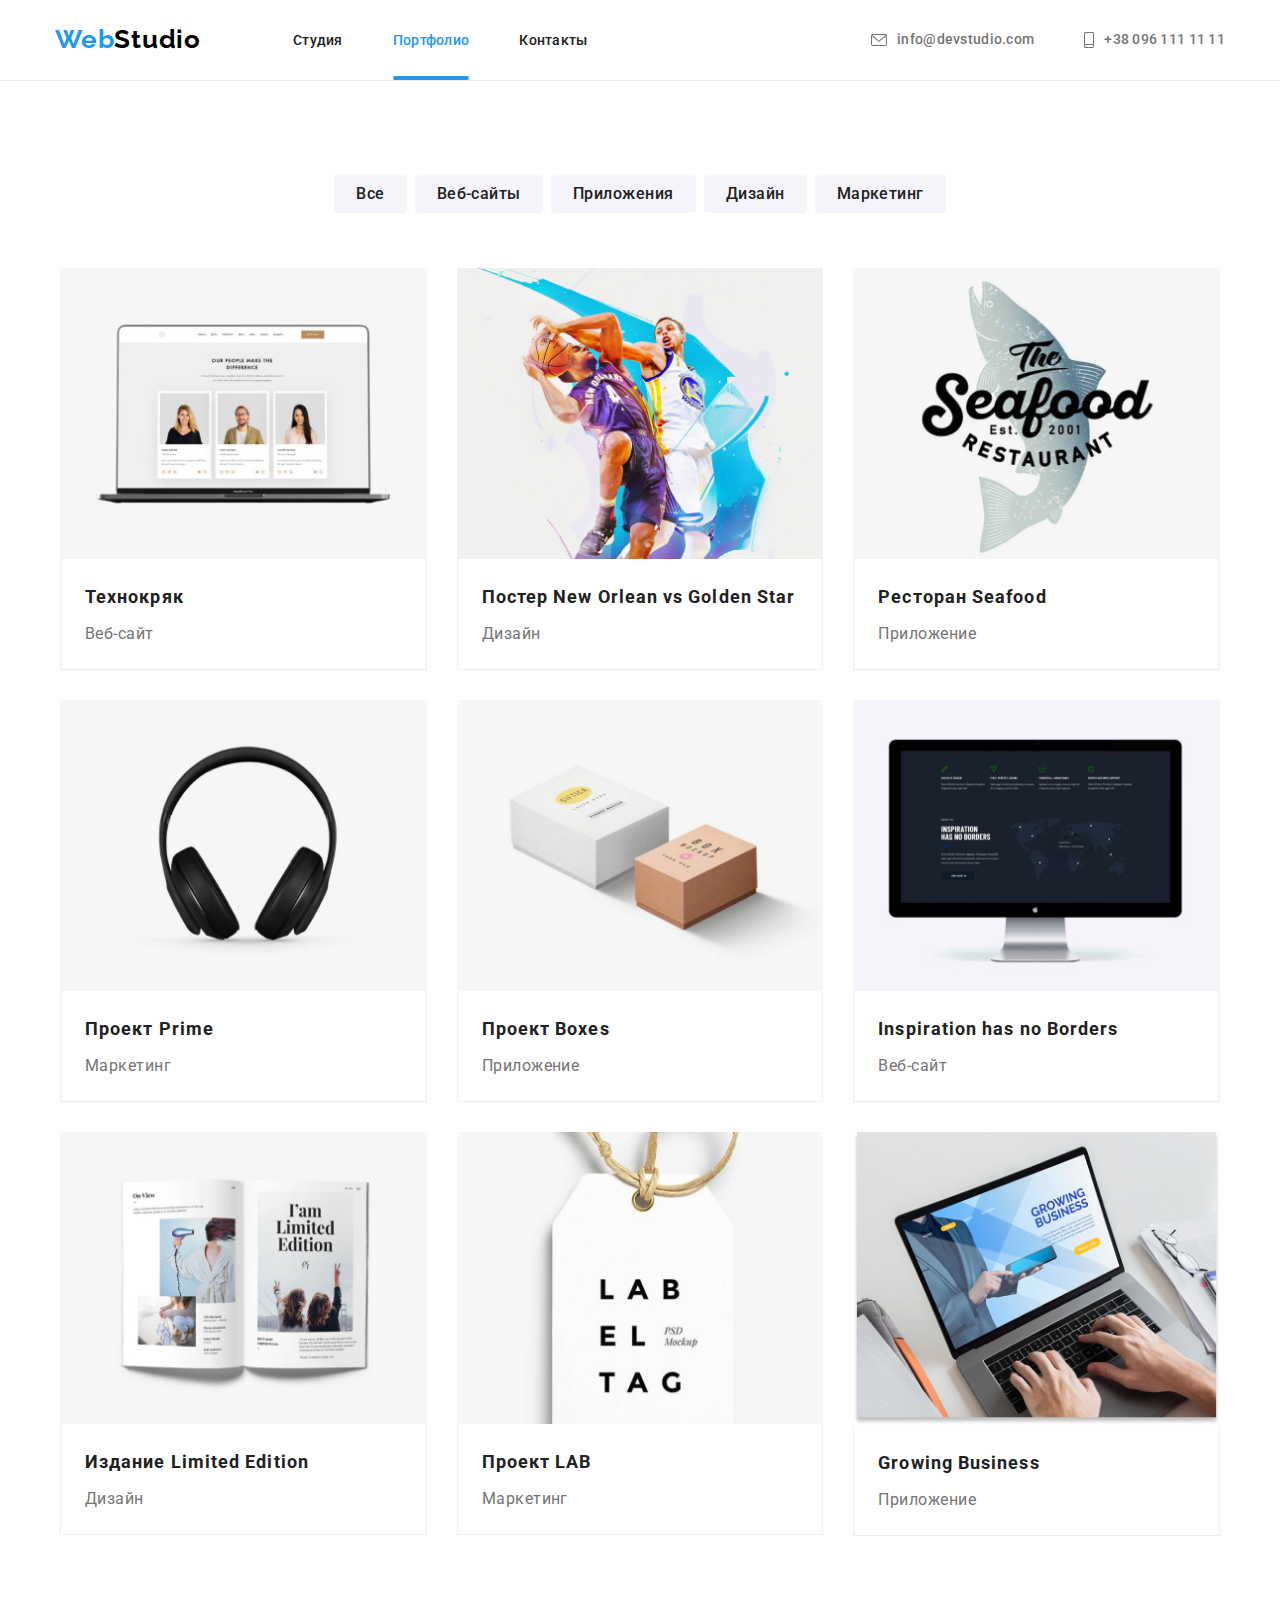
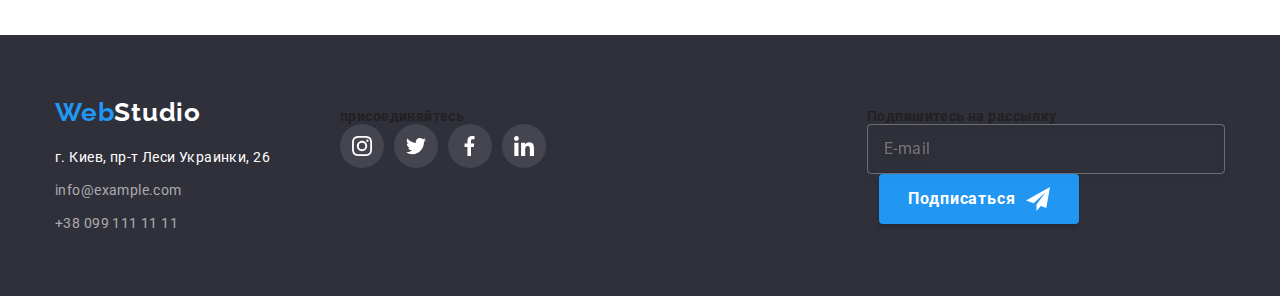
==== portfolio.html @ 11d99875 "Initial commit" ====
<!DOCTYPE html>
<html lang="en">

<head>
  <meta charset="UTF-8" />
  <meta http-equiv="X-UA-Compatible" content="IE=edge" />
  <meta name="viewport" content="width=device-width, initial-scale=1.0" />
  <title>Document</title>
  <link rel="preconnect" href="https://fonts.googleapis.com" />
  <link rel="preconnect" href="https://fonts.gstatic.com" crossorigin />
  <link href="https://fonts.googleapis.com/css2?family=Raleway:wght@700&family=Roboto:wght@400;500;700;900&display=swap"
    rel="stylesheet" />
  <link rel="stylesheet" href="https://cdn.jsdelivr.net/npm/modern-normalize@1.1.0/modern-normalize.min.css" />
  <link rel="stylesheet" href="./css/styles.css" />
</head>

<body>
  <!--Header-->
  <header class="header">
    <div class="container header-container">
      <nav class="nav-header">
        <a class="logo link" href="./index.html">Web<span class="logo-dark">Studio</span></a>
        <ul class="nav-list list">
          <li class="header-list-item">
            <a class="nav-link link" href="./index.html">Студия</a>
          </li>
          <li class="header-list-item">
            <a class="nav-link link nav-link-active" href="./portfolio.html">Портфолио</a>
          </li>
          <li class="header-list-item">
            <a class="nav-link link" href="#">Контакты</a>
          </li>
        </ul>
      </nav>
      <ul class="contacts-list list">
        <li class="header-contact-item">
          <a class="contacts-link link" href="mailto:info@devstudio.com">
            <svg class="icon-envelope" width="16" height="12">
              <use href="./images/symbol-defs.svg#icon-envelope"></use>
            </svg>
            info@devstudio.com</a>
        </li>
        <li class="header-contact-item">
          <a class="contacts-link link" href="tel:+380961111111">
            <svg class="icon-smartphone" width="10" height="16">
              <use href="./images/symbol-defs.svg#icon-smartphone"></use>
            </svg>
            +38 096 111 11 11</a>
        </li>
      </ul>
    </div>
  </header>
  <!--Main-->
  <main>
    <section class="filter-list">
      <div class="container container-filter">
        <h1 class="hidden-title">Портфолио</h1>
        <ul class="nav-list-portfolio list">
          <li class="nav-list-item">
            <button type="button" class="filter-btn btn">Все</button>
          </li>
          <li class="nav-list-item">
            <button type="button" class="filter-btn btn">Веб-сайты</button>
          </li>
          <li class="nav-list-item">
            <button type="button" class="filter-btn btn">Приложения</button>
          </li>
          <li class="nav-list-item">
            <button type="button" class="filter-btn btn">Дизайн</button>
          </li>
          <li class="nav-list-item">
            <button type="button" class="filter-btn btn">Маркетинг</button>
          </li>
        </ul>
        <ul class="example-list list">
          <li class="example-list-item">
            <a class="example-link link" href="#" target="_blank" rel="noopener nofollow noreferrer">
              <div class="example-overlay">
                <img src="./images/project1.jpg" alt="Technoquack " width="370" />
                <div class="example-overlay-txt">
                  <p class="example-desc">
                    Ресурс предлагает комплексные предложения с разным уровнем
                    функционала и сервисов. Все это позволит посетителю
                    получить исчерпывающие сведения о компании или частном
                    лице.
                  </p>
                </div>
              </div>
              <div class="example-text">
                <h2 class="apps-title">Технокряк</h2>
                <p class="apps-txt">Веб-сайт</p>
              </div>
            </a>
          </li>
          <li class="example-list-item">
            <a class="example-link link" href="" target="_blank" rel="noopener nofollow noreferrer">
              <div class="example-overlay">
                <img src="./images/project2.jpg" alt="Poster New Orlean vs Golden Star" width="370" />
                <div class="example-overlay-txt">
                  <p class="example-desc">
                    Ресурс предлагает комплексные предложения с разным уровнем
                    функционала и сервисов. Все это позволит посетителю
                    получить исчерпывающие сведения о компании или частном
                    лице.
                  </p>
                </div>
              </div>
              <div class="example-text">
                <h2 class="apps-title">Постер New Orlean vs Golden Star</h2>
                <p class="apps-txt">Дизайн</p>
              </div>
            </a>
          </li>
          <li class="example-list-item">
            <a class="example-link link" href="" target="_blank" rel="noopener nofollow noreferrer">
              <div class="example-overlay">
                <img src="./images/project3.jpg" alt="Restaurant Seafood" width="370" />
                <div class="example-overlay-txt">
                  <p class="example-desc">
                    Ресурс предлагает комплексные предложения с разным уровнем
                    функционала и сервисов. Все это позволит посетителю
                    получить исчерпывающие сведения о компании или частном
                    лице.
                  </p>
                </div>
              </div>
              <div class="example-text">
                <h2 class="apps-title">Ресторан Seafood</h2>
                <p class="apps-txt">Приложение</p>
              </div>
            </a>
          </li>
          <li class="example-list-item">
            <a class="example-link link" href="" target="_blank" rel="noopener nofollow noreferrer">
              <div class="example-overlay">
                <img src="./images/project4.jpg" alt="Project Prime" width="370" />
                <div class="example-overlay-txt">
                  <p class="example-desc">
                    Ресурс предлагает комплексные предложения с разным уровнем
                    функционала и сервисов. Все это позволит посетителю
                    получить исчерпывающие сведения о компании или частном
                    лице.
                  </p>
                </div>
              </div>
              <div class="example-text">
                <h2 class="apps-title">Проект Prime</h2>
                <p class="apps-txt">Маркетинг</p>
              </div>
            </a>
          </li>
          <li class="example-list-item">
            <a class="example-link link" href="" target="_blank" rel="noopener nofollow noreferrer">
              <div class="example-overlay">
                <img src="./images/project5.jpg" alt="Project Boxes" width="370" />
                <div class="example-overlay-txt">
                  <p class="example-desc">
                    Ресурс предлагает комплексные предложения с разным уровнем
                    функционала и сервисов. Все это позволит посетителю
                    получить исчерпывающие сведения о компании или частном
                    лице.
                  </p>
                </div>
              </div>
              <div class="example-text">
                <h2 class="apps-title">Проект Boxes</h2>
                <p class="apps-txt">Приложение</p>
              </div>
            </a>
          </li>
          <li class="example-list-item">
            <a class="example-link link" href="" target="_blank" rel="noopener nofollow noreferrer">
              <div class="example-overlay">
                <img src="./images/project6.jpg" alt="Inspiration has no Borders" width="370" />
                <div class="example-overlay-txt">
                  <p class="example-desc">
                    Ресурс предлагает комплексные предложения с разным уровнем
                    функционала и сервисов. Все это позволит посетителю
                    получить исчерпывающие сведения о компании или частном
                    лице.
                  </p>
                </div>
              </div>
              <div class="example-text">
                <h2 class="apps-title">Inspiration has no Borders</h2>
                <p class="apps-txt">Веб-сайт</p>
              </div>
            </a>
          </li>
          <li class="example-list-item">
            <a class="example-link link" href="" target="_blank" rel="noopener nofollow noreferrer">
              <div class="example-overlay">
                <img src="./images/project7.jpg" alt="Edition Limited Edition" width="370" />
                <div class="example-overlay-txt">
                  <p class="example-desc">
                    Ресурс предлагает комплексные предложения с разным уровнем
                    функционала и сервисов. Все это позволит посетителю
                    получить исчерпывающие сведения о компании или частном
                    лице.
                  </p>
                </div>
              </div>
              <div class="example-text">
                <h2 class="apps-title">Издание Limited Edition</h2>
                <p class="apps-txt">Дизайн</p>
              </div>
            </a>
          </li>
          <li class="example-list-item">
            <a class="example-link link" href="" target="_blank" rel="noopener nofollow noreferrer">
              <div class="example-overlay">
                <img src="./images/project8.jpg" alt="Project LAB" width="370" />
                <div class="example-overlay-txt">
                  <p class="example-desc">
                    Ресурс предлагает комплексные предложения с разным уровнем
                    функционала и сервисов. Все это позволит посетителю
                    получить исчерпывающие сведения о компании или частном
                    лице.
                  </p>
                </div>
              </div>
              <div class="example-text">
                <h2 class="apps-title">Проект LAB</h2>
                <p class="apps-txt">Маркетинг</p>
              </div>
            </a>
          </li>
          <li class="example-list-item">
            <a class="example-link link" href="" target="_blank" rel="noopener nofollow noreferrer">
              <div class="example-overlay">
                <img src="./images/project9.jpg" alt="Growing Business" width="370" />
                <div class="example-overlay-txt">
                  <p class="example-desc">
                    Ресурс предлагает комплексные предложения с разным уровнем
                    функционала и сервисов. Все это позволит посетителю
                    получить исчерпывающие сведения о компании или частном
                    лице.
                  </p>
                </div>
              </div>
              <div class="example-text">
                <h2 class="apps-title">Growing Business</h2>
                <p class="apps-txt">Приложение</p>
              </div>
            </a>
          </li>
        </ul>
      </div>
    </section>
  </main>
  <!--Footer-->
  <footer class="footer">
    <div class="container">
      <div class="footer-nav">
        <a class="logo-footer link" href="./index.html">Web<span class="logo-light">Studio</span></a>
        <address>
          <ul class="contacts-footer-list list">
            <li class="contacts-footer-item">
              <a class="footer-nav-link link" href="https://goo.gl/maps/ErCyKZtS9x7sT5QV7" target="_blank"
                rel="noopener nofollow noreferrer">г. Киев, пр-т Леси Украинки, 26
              </a>
            </li>
            <li class="contacts-footer-item">
              <a class="footer-contacts-link link" href="mailto:info@example.com">info@example.com</a>
            </li>
            <li class="contacts-footer-item">
              <a class="footer-contacts-link link" href="tel:+380991111111">+38 099 111 11 11</a>
            </li>
          </ul>
        </address>
      </div>
      <div class="social-footer">
        <p class="footer-do"><strong>присоединяйтесь</strong></p>
        <ul class="social-footer-list list">
          <li class="social-footer-item item">
            <a class="social-footer-link" href="" target="_blank" rel="noopener nofollow noreferrer">
              <svg class="social-footer-icon" width="20" height="20">
                <use href="./images/symbol-defs.svg#icon-instagram"></use>
              </svg></a>
          </li>
          <li class="social-footer-item item">
            <a class="social-footer-link" href="" target="_blank" rel="noopener nofollow noreferrer">
              <svg class="social-footer-icon" width="20" height="20">
                <use href="./images/symbol-defs.svg#icon-twitter"></use>
              </svg></a>
          </li>
          <li class="social-footer-item item">
            <a class="social-footer-link" href="" target="_blank" rel="noopener nofollow noreferrer">
              <svg class="social-footer-icon" width="20" height="20">
                <use href="./images/symbol-defs.svg#icon-facebook"></use>
              </svg></a>
          </li>
          <li class="social-footer-item item">
            <a class="social-footer-link" href="" target="_blank" rel="noopener nofollow noreferrer">
              <svg class="social-footer-icon" width="20" height="20">
                <use href="./images/symbol-defs.svg#icon-linkedin"></use>
              </svg></a>
          </li>
        </ul>
      </div>
      <div class="footer-submit">
        <p class="footer-do"><strong>Подпишитесь на рассылку</strong></p>
        <form class="form-footer">
          <label>
            <input class="subscribe-submit" type="email" placeholder="E-mail" required>
          </label>
          <button class="btn-submit btn" type="submit">Подписаться
            <svg class="icon-submit" width="24" height="24">
              <use href="./images/symbol-defs.svg#icon-send"></use>
            </svg>
          </button>
        </form>
      </div>
    </div>
  </footer>
</body>

</html>
---- css/styles.css ----
:root {
    --primary-color: #2196F3;
    --secondary-color: #2F303A;
    --dark-color: #212121;
    --grey-color: #757575;
    --grey-txt-color: #AFB1B8;
    --light-color: #F5F4FA;
    --white-color: #ffffff;
    --blue-color: #188CE8;
    --primary-font: "Roboto", sans-serif;
    --secondary-font: "Raleway", sans-serif;
}

h1,
h2,
h3,
h4,
h5,
p {
    margin: 0;
}

img {
    display: block;
    max-width: 100%;
    height: auto;
}

body {
    background-color: var(--white-color);
    color: var(--dark-color);
    font-family: var(--primary-font);
    font-size: 14px;
    letter-spacing: 0.03em;
}

.container {
    width: 1200px;  
    padding-left: 15px;
    padding-right: 15px;
    margin: 0;
    margin-left: auto;
    margin-right: auto;
}

.title {
    margin-bottom: 50px;
    font-weight: 700;
    font-size: 36px;
    line-height: 1.16;
    text-align: center;
    letter-spacing: 0.03em;
    color: var(--dark-color);
}

.hidden-title {
    position: absolute;
    width: 1px;
    height: 1px;
    margin: -1px;
    border: 0;
    padding: 0;
    white-space: nowrap;
    clip-path: inset(100%);
    clip: rect(0 0 0 0);
    overflow: hidden;
}

.link {
    margin: 0;
    text-decoration: none;
    font-style: normal;
}

.list {
    margin: 0;
    padding: 0;
    list-style: none;
}

.btn {
    cursor: pointer;
}

.no-scroll {
    overflow: hidden;
}

/* Header section */

.header {
    border-bottom: 1px solid #ECECEC;
}

.nav-header {
    display: flex;
    align-items: center;
}

.logo {
    display: block;
    padding-top: 22px;
    padding-bottom: 22px;
    margin-right: 92px;
    font-family: var(--secondary-font);
    font-weight: 700;
    font-size: 26px;
    line-height: 1.38;
    letter-spacing: 0.03em;
    color: var(--primary-color);
}

.logo-dark {
    font-size: 26px;
    line-height: 1.38;
    letter-spacing: 0.03em;
    color: #000000;
}

.logo-light {
    color: var(--white-color);
}

.nav-list {
    display: flex;
    align-items: center;
}

.header-list-item:not(:last-child) {
    margin-right: 50px;
}

.nav-link {
    position: relative;
    padding: 32px 0;
    font-weight: 500;
    font-size: 14px;
    line-height: 1.14;
    letter-spacing: 0.02em;
    color: var(--dark-color);
    transition: color 250ms cubic-bezier(0.4, 0, 0.2, 1);
}

.nav-link-active {
    color: var(--primary-color);
}

.nav-link-active::after {
    position: absolute;
    content: '';
    bottom: 0;
    left: 0;
    border-radius: 2px;
    width: 100%;
    height: 4px;
    background-color: var(--primary-color);
}

.nav-link:hover,
.nav-link:focus{
    color: var(--primary-color);
}

.header-container {
    display: flex;
}

.contacts-list {
    display: flex;
    align-items: center;
    margin-left: auto
}

.header-contact-item:not(:last-child) {
    margin-right: 50px;
}

.contacts-link {
    padding: 32px 0;
    font-weight: 500;
    font-size: 14px;
    line-height: 1.14;
    display: flex;
    align-items: center;
    letter-spacing: 0.02em;
    color: var(--grey-color);
    transition: color 250ms cubic-bezier(0.4, 0, 0.2, 1);
}

.contacts-link:hover,
.contacts-link:focus {
    color: var(--primary-color);
}

.icon-envelope,
.icon-smartphone {
    margin-right: 10px;
    fill: currentColor;
}

/* Main section */

.banner-section {
    text-align: center;
    padding-top: 200px;
    padding-bottom: 200px;
    background-color: var(--secondary-color);
    background-image: linear-gradient(to right, rgba(47, 48, 58, 0.4), rgba(47, 48, 58, 0.4)), url(../images/banner-bg.jpg);
    max-width: 1600px;
    height: 600px;
    background-repeat: no-repeat;
    background-position: center;
    background-size: cover;
    margin-left: auto;
    margin-right: auto;
}


.banner-title {
    margin-bottom: 30px;
    font-weight: 900;
    font-size: 44px;
    line-height: 1.36;
    text-align: center;
    letter-spacing: 0.06em;
    text-transform: uppercase;
    color: var(--white-color);
}

.banner-btn {
    align-items: center;
    text-align: center;
    border-style: none;
    padding: 10px 32px;
    min-height: 50px;
    min-width: 200px;
    border: 0 solid;
    border-radius: 4px;
    font-family: inherit;
    background-color: var(--primary-color);
    font-weight: 700;
    font-size: 16px;
    line-height: 1.88;
    letter-spacing: 0.06em;
    color: var(--white-color);
    transition: background-color 250ms cubic-bezier(0.4, 0, 0.2, 1);
}

.banner-btn:hover,
.banner-btn:focus {
    background-color: var(--blue-color);
}

/* Feature section */

.feature-section {
    padding-bottom: 94px;
    padding-top: 94px;
}

.feature-list {
    display: flex;
}

.feature-item:not(:last-child) {
    margin-right: 30px;
}

.feature-icon-list {
    width: 270px;
    height: 120px;
    background-color: #F5F4FA;
    display: flex;
    align-items: center;
    justify-content: center;
    margin-bottom: 30px;
}

.feature-title {
    margin-bottom: 10px;
    font-weight: 700;
    font-size: 14px;
    line-height: 1.14;
    letter-spacing: 0.03em;
    text-transform: uppercase;
    color: var(--dark-color);
}

.feature-txt {
    width: 270px;
    font-weight: 400;
    font-size: 14px;
    line-height: 1.71;
    letter-spacing: 0.03em;
    color: var(--grey-color);
}

/* About selection */

.about-section {
    padding-bottom: 94px;
}

.about-list {
    display: flex;
    flex-wrap: wrap;
}

.about-list-item {
    position: relative;
}

.about-list-item:not(:last-child) {
    margin-right: 30px;
}

.about-txt-thumb {
    position: absolute;
    bottom: 0;
    left: 0;
    width: 100%;
    height: 70px;
    display: flex;
    align-items: center;
    justify-content: center;
    background-color: rgba(47, 48, 58, 0.8);
    font-weight: 700;
    line-height: 1.14;
    text-align: center;
    text-transform: uppercase;
    color: var(--white-color);
}

/* Team section */

.team-section {
    padding-top: 94px;
    padding-bottom: 94px;
    background-color: var(--light-color);
}

.team-list {
    display: flex;
}

.team-list-item {
    border: none;
    border-radius: 4px;
    background-color: var(--white-color);
    box-shadow: 0px 1px 3px rgba(0, 0, 0, 0.12), 0px 1px 1px rgba(0, 0, 0, 0.14), 0px 2px 1px rgba(0, 0, 0, 0.2);
    border-radius: 0px 0px 4px 4px;
    margin-right: 30px;
}

.team {
    padding-top: 30px;
    padding-bottom: 30px;
}

.team-title {
    margin-bottom: 10px;
    font-weight: 500;
    font-size: 16px;
    line-height: 1.18;
    text-align: center;
    letter-spacing: 0.03em;
    color: var(--dark-color);
}

.team-txt {
    margin-bottom: 16px;
    border: none;
    border-radius: 4px;
    color: var(--grey-color);
    font-weight: 400;
    font-size: 16px;
    line-height: 1.18;
    text-align: center;
    letter-spacing: 0.03em;
    color: var(--grey-color);
}

.social-media {
    display: flex;
    justify-content: center;
}

.social-media-item:not(:last-child) {
    margin-right: 10px;
}

.social-media-link {
    display: flex;
    align-items: center;
    justify-content: center;
    width: 44px;
    height: 44px;
    color: var(--grey-txt-color);
    border-radius: 50%;
    transition: color 250ms cubic-bezier(0.4, 0, 0.2, 1), background-color 250ms cubic-bezier(0.4, 0, 0.2, 1);
}

.social-media-icon {
    fill: currentColor;
}

.social-media-link:hover,
.social-media-link:focus {
    color: var(--white-color);
    background-color: var(--primary-color);
}

/* Clients */

.company-section {
    padding-top: 94px;
    padding-bottom: 94px;
}

.clients-list {
    display: flex;
    gap: 30px;
}

.clients-link {
    width: 170px;
    height: 92px;
    display: flex;
    align-items: center;
    justify-content: center;
    color: var(--grey-txt-color);
    border: 1px solid var(--grey-txt-color);
    border-radius: 4px;
    transition: border-color 250ms cubic-bezier(0.4, 0, 0.2, 1), color 250ms cubic-bezier(0.4, 0, 0.2, 1);
}

.clients-icon {
    fill: currentColor;
}

.clients-link:focus,
.clients-link:hover {
    border-color: var(--primary-color);
    color: var(--primary-color);
}

/* Footer section */

.footer {
    display: flex;
    padding-top: 60px;
    padding-bottom: 60px;
    background-color: var(--secondary-color);
}

.footer .container {
    display: flex;
    align-items: baseline;
}

.footer-nav {
    display: flex;
    flex-direction: column;
}

.logo-footer {
    max-width: 100%;
    height: 31px;
    display: block;
    margin-bottom: 20px;
    font-family: var(--secondary-font);
    font-weight: 700;
    font-size: 26px;
    line-height: 1.38;
    letter-spacing: 0.03em;
    color: var(--primary-color);
}

.contacts-footer-item:not(:last-child) {
    margin-bottom: 9px;
}

.footer-nav-link {
    font-weight: 400;
    font-size: 14px;
    line-height: 1.71;
    letter-spacing: 0.03em;
    color: var(--white-color);
    transition: color 250ms cubic-bezier(0.4, 0, 0.2, 1);
}

.footer-nav-link:focus,
.footer-nav-link:hover {
    color: var(--primary-color);
}

.footer-contacts-link {
    font-weight: 400;
    font-size: 14px;
    line-height: 1.71;
    letter-spacing: 0.03em;
    color: rgba(255, 255, 255, 0.6);
    transition: color 250ms cubic-bezier(0.4, 0, 0.2, 1);
}

.footer-contacts-link:focus,
.footer-contacts-link:hover {
    color: var(--primary-color);
}

.social-footer {
    margin-left: 70px;
    width: 206px;
}

.footer-subscribe {
    margin-bottom: 20px;
    font-weight: 700;
    font-size: 14px;
    line-height: 1.14;
    letter-spacing: 0.03em;
    text-transform: uppercase;
    color: var(--white-color);
}

.social-footer-list {
    display: flex;
    gap: 10px;
}

.social-footer-link {
    display: flex;
    width: 44px;
    height: 44px;
    align-items: center;
    justify-content: center;
    fill: var(--white-color);
    background-color: rgba(255, 255, 255, 0.1);;
    border-radius: 50%;
    transition: background-color 250ms cubic-bezier(0.4, 0, 0.2, 1);
}

.social-footer-link:hover,
.social-footer-link:focus {
    background-color: var(--primary-color);
}

.footer-submit {
    margin-left: auto;
}

.footer-form {
    display: flex;
    justify-content: center;
    align-items: center;
}

.subscribe-submit {
    display: flex;
    align-items: center;
    min-width: 358px;
    min-height: 50px;
    padding-left: 16px;
    background-color: inherit;
    border: 1px solid rgba(255, 255, 255, 0.3);
    filter: drop-shadow(0px 4px 4px rgba(0, 0, 0, 0.15));
    border-radius: 4px;
    font-weight: 400;
    font-size: 16px;
    line-height: 1.25;
    letter-spacing: 0.03em;
    color: rgba(255, 255, 255, 0.6);
    transition: border-color 250ms cubic-bezier(0.4, 0, 0.2, 1);
}

.subscribe-submit:focus,
.subscribe-submit:hover {
    outline: none;
    border-color: var(--primary-color);
}

.btn-submit {
    width: 200px;
    height: 50px;
    display: flex;
    align-items: center;
    justify-content: center;
    margin-left: 12px;
    padding: 0;
    background: var(--primary-color);
    box-shadow: 0px 4px 4px rgba(0, 0, 0, 0.15);
    border-radius: 4px;
    border: none;
    font-weight: 700;
    font-size: 16px;
    line-height: 30px;
    text-align: center;
    letter-spacing: 0.06em;
    color: var(--white-color);
}

.icon-submit {
    margin-left: 10px;
}

/* Portfolio */

.filter-btn {
    background-color: var(--light-color);
    font-family: var(--primary-font);
    font-weight: 500;
    font-size: 16px;
    line-height: 1.62;
    text-align: center;
    letter-spacing: 0.03em;
    color: var(--dark-color);
    border: none;
    border-radius: 4px;
    padding: 6px 22px;
    transition: background-color 250ms cubic-bezier(0.4, 0, 0.2, 1), color 250ms cubic-bezier(0.4, 0, 0.2, 1), box-shadow 250ms cubic-bezier(0.4, 0, 0.2, 1);
}

.filter-btn:hover,
.filter-btn:focus {
    background-color: var(--primary-color);
    color: var(--white-color);
    box-shadow: 0px 3px 1px rgba(0, 0, 0, 0.1), 0px 1px 2px rgba(0, 0, 0, 0.08), 0px 2px 2px rgba(0, 0, 0, 0.12);
}

.filter-list {
    padding-top: 94px;
    padding-bottom: 94px;
}

.nav-list-portfolio {
    display: flex;
    justify-content: center;
    margin-bottom: 50px;
}

.nav-list-item:not(:last-child) {
    margin-right: 8px;

}

.example-list {
    display: flex;
    flex-wrap: wrap;
    margin: calc(-1 * 30px / 3);
}

.example-list-item { 
    width: 370px;
    flex-basis: calc((100% - 30px * 3) / 3);
    margin: calc(30px / 2);
}

.example-link {
    display: block;
    transition: box-shadow 250ms cubic-bezier(0.4, 0, 0.2, 1);
}

.example-overlay {
    position: relative;
    overflow: hidden;
}

.example-overlay-txt {
    position: absolute;
    top: 0;
    left: 0;
    transform: translateY(100%);
    display: flex;
    align-items: center;
    justify-content: center;
    padding: 63px 21px;
    background-color: rgba(33, 150, 243, 0.9);;
    transition: transform 250ms cubic-bezier(0.4, 0, 0.2, 1);
}

.example-desc {
    font-weight: 400;
    font-size: 18px;
    line-height: 1.56;
    letter-spacing: 0.03em;
    color: var(--white-color);
}

.example-link:focus,
.example-link:hover {
    box-shadow: 0px 1px 1px rgba(0, 0, 0, 0.12), 0px 4px 4px rgba(0, 0, 0, 0.06), 1px 4px 6px rgba(0, 0, 0, 0.16);
}

.example-link:hover .example-overlay-txt,
.example-link:focus .example-overlay-txt {
    transform: translateY(0%);
}

.example-text {
    border: 1px solid #EEEEEE;
    padding: 20px 24px;
    border-top: none;
}

.apps-title {
    margin-bottom: 4px;
    font-weight: 700;
    font-size: 18px;
    line-height: 2;
    letter-spacing: 0.06em;
    color: var(--dark-color);
}

.apps-txt {
    font-weight: 400;
    font-size: 16px;
    line-height: 1.87;
    letter-spacing: 0.03em;
    color: var(--grey-color);
}

/* Modal */

.backdrop {
    position: fixed;
    top: 0;
    left: 0;
    z-index: 1000;
    width: 100%;
    height: 100%;
    background-color: rgba(0, 0, 0, 0.2);
    opacity: 1;
    visibility: visible;
    pointer-events: initial;
    transition: opacity 250ms cubic-bezier(0.4, 0, 0.2, 1), visibility 250ms cubic-bezier(0.4, 0, 0.2, 1);
}

.backdrop.is-hidden {
    opacity: 0;
    visibility: hidden;
    pointer-events: none;
}

.modal {
    padding: 40px;
    position: absolute;
    top: 50%;
    left: 50%;
    transform: translate(-50%, -50%);
    width: 528px;
    height: 581px;
    background-color: var(--white-color);
    box-shadow: 0px 1px 3px rgba(0, 0, 0, 0.12), 0px 1px 1px rgba(0, 0, 0, 0.14), 0px 2px 1px rgba(0, 0, 0, 0.2);
    border-radius: 4px;
}

.modal-close-btn {
    position: absolute;
    top: 8px;
    right: 8px;
    display: flex;
    align-items: center;
    justify-content: center;
    width: 30px;
    height: 30px;
    padding: 0;
    border: none;
    border-radius: 50%;
    background: var(--white-color);
    border: 1px solid rgba(0, 0, 0, 0.1);
    transition: fill 250ms cubic-bezier(0.4, 0, 0.2, 1);
}

.modal-close-btn:focus,
.modal-close-btn:hover {
    fill: var(--primary-color);
}

.form {
    display: flex;
    flex-direction: column;
}

.form-txt {
    margin-bottom: 12px;
    font-weight: 700;
    font-size: 20px;
    line-height: 23px;
    text-align: center;
    letter-spacing: 0.03em;
    color: var(--dark-color);
}

.form-field {
    position: relative;
    margin-bottom: 10px;
}

.form-label {
    display: flex;
    flex-direction: column;
}

.form-text {
    margin-bottom: 4px;
    font-weight: 400;
    font-size: 12px;
    line-height: 1, 16px;
    letter-spacing: 0.01em;
    color: var(--grey-color);
}

.form-input {
    width: 100%;
    margin: 0;
    padding: 12px 16px 12px 42px;
    border: 1px solid rgba(33, 33, 33, 0.2);
    border-radius: 4px;
    transition: border-color 250ms cubic-bezier(0.4, 0, 0.2, 1);
}
 
.form-input:focus,
.form-input:hover {
    outline: none;
    border-color: var(--primary-color);
}

.form-input:hover ~ .icon-form,
.form-input:focus ~ .icon-form {
    fill: var(--primary-color);
}

.icon-form {
    position: absolute;
    top: 50%;
    left: 12px;
    transform: translateY(25%);
    transition: fill 250ms cubic-bezier(0.4, 0, 0.2, 1);
}

.form-field:focus-within .input,
.form-field:hover .input {
    border: 1px solid var(--primary-color);
}

.form-field:focus-within .icon-form,
.form-field:hover .icon-form {
    fill: var(--primary-color);
}

.form-comment {
    resize: none;
    padding: 12px 16px;
    font-weight: 400;
    font-size: 12px;
    line-height: 1.16;
    letter-spacing: 0.01em;
    color: rgba(117, 117, 117, 0.5);
    border: 1px solid rgba(33, 33, 33, 0.2);
    border-radius: 4px;
    transition: border-color 250ms cubic-bezier(0.4, 0, 0.2, 1);
}

.form-comment:focus,
.form-comment:hover {
    outline: none;
    border-color: var(--primary-color)
}

.form-field-chek {
    margin-top: 20px;
    margin-bottom: 20px;
}

.policy-label {
    position: relative;
    display: flex;
    align-items: center;
    justify-content: center;
}

.agreement-icon {
    display: inline-block;
    width: 16px;
    height: 15px;
    border: 2px solid var(--dark-color);
    border-radius: 2px;
    margin-right: 7px;
}

.form-checkbox:checked ~ .agreement-icon {
    border-color: var(--primary-color) ;
    background-color: var(--primary-color);
    background-image: url(../images/icon-check.svg);
    background-size: cover;
    background-origin: border-box;
    background-repeat: no-repeat;
}

.policy-link {
    margin-left: 4px;
    color: var(--primary-color);
}

.form-btn{
    width: 200px;
    height: 50px;
    background-color: var(--primary-color);
    font-weight: 700;
    line-height: 1.88;
    letter-spacing: 0.06em;
    color: var(--white-color);
    padding: 10px 56px;
    margin: 0 auto;
    border: none;
    text-align: center;
    box-shadow: 0px 4px 4px rgb(0 0 0 / 15%);
    border-radius: 4px;
}
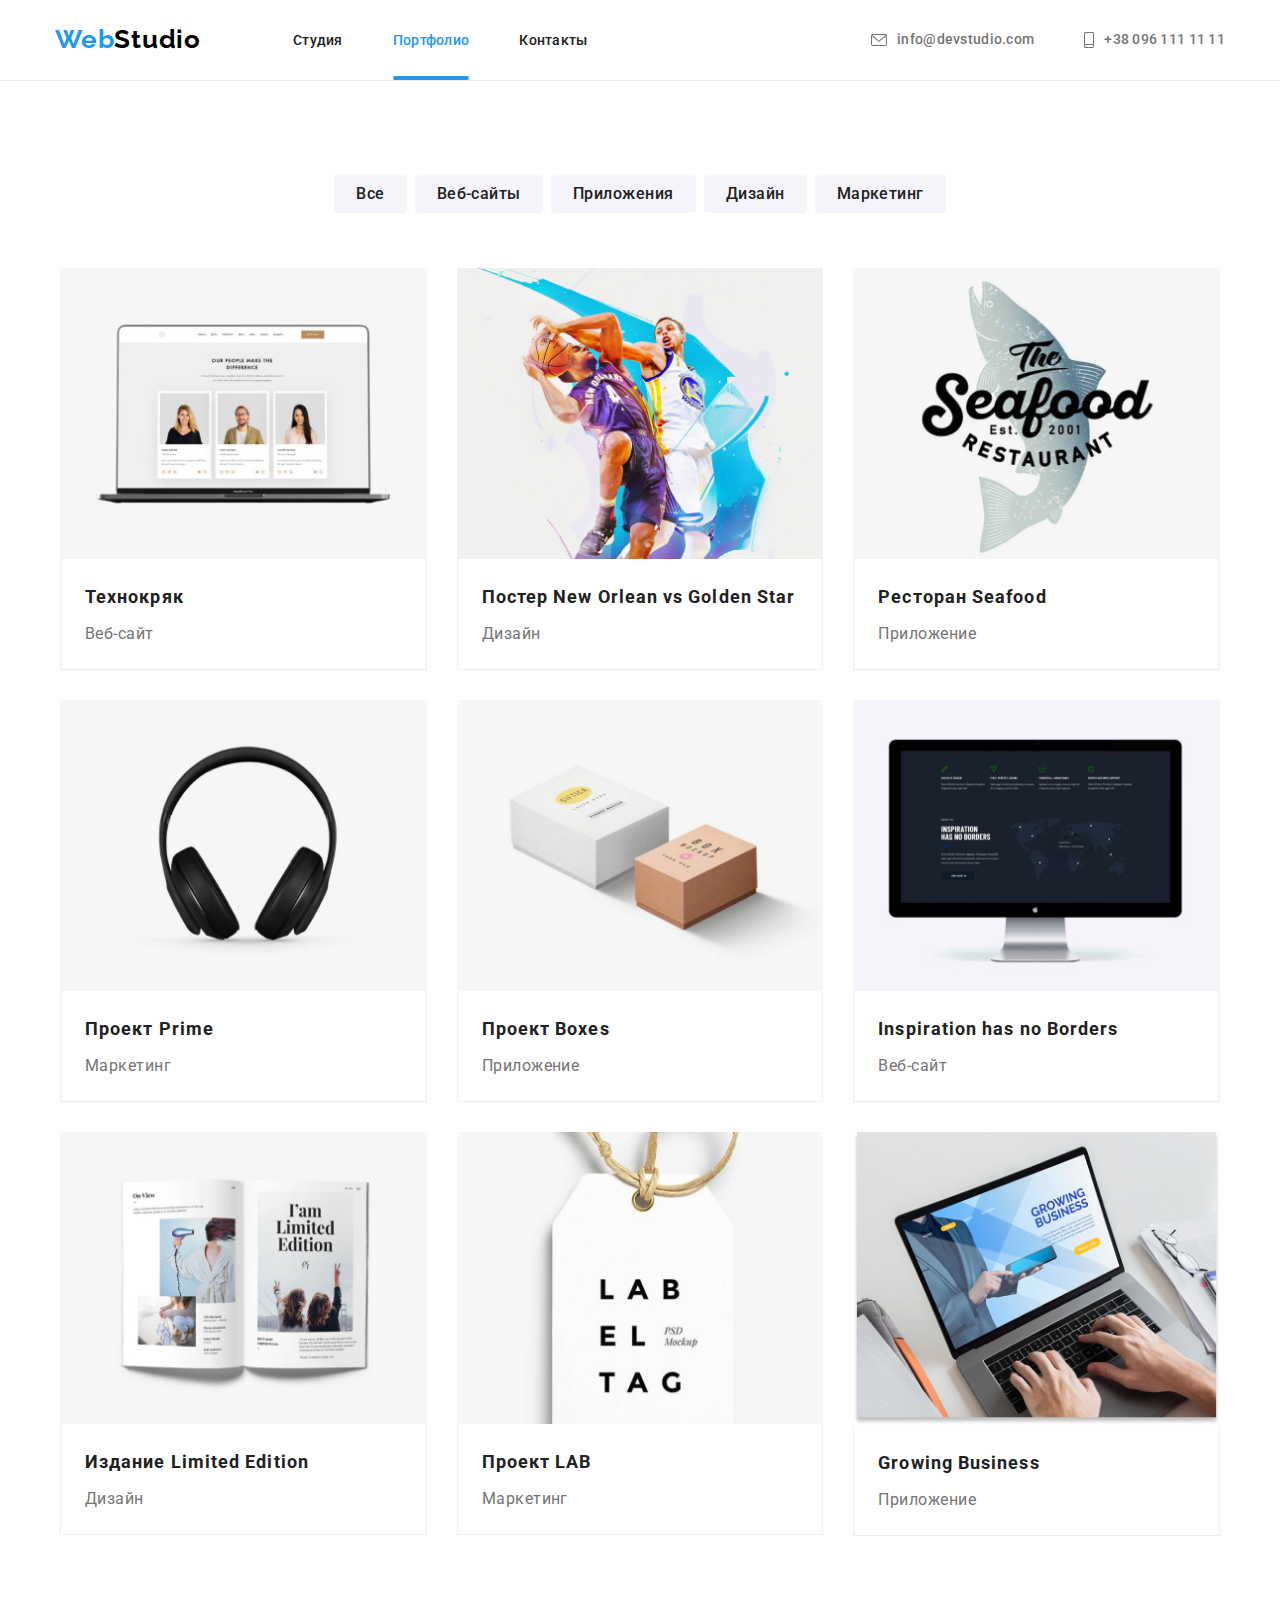
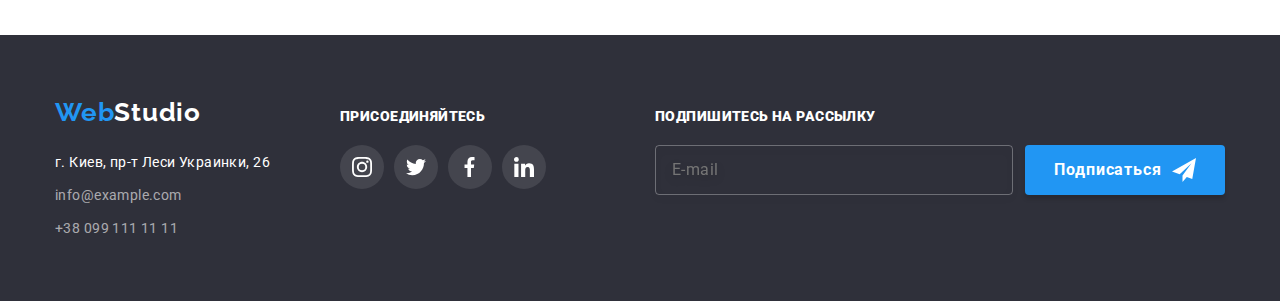
==== commit bef1f9c7: "hw-7-sass" ====
--- a/portfolio.html
+++ b/portfolio.html
@@ -10,39 +10,38 @@
   <link rel="preconnect" href="https://fonts.gstatic.com" crossorigin />
   <link href="https://fonts.googleapis.com/css2?family=Raleway:wght@700&family=Roboto:wght@400;500;700;900&display=swap"
     rel="stylesheet" />
-  <link rel="stylesheet" href="https://cdn.jsdelivr.net/npm/modern-normalize@1.1.0/modern-normalize.min.css" />
-  <link rel="stylesheet" href="./css/styles.css" />
+  <link rel="stylesheet" href="./css/main.min.css" />
 </head>
 
 <body>
   <!--Header-->
   <header class="header">
-    <div class="container header-container">
-      <nav class="nav-header">
-        <a class="logo link" href="./index.html">Web<span class="logo-dark">Studio</span></a>
+    <div class="container header__container">
+      <nav class="nav">
+        <a class="logo link" href="./index.html">Web<span class="logo--dark">Studio</span></a>
         <ul class="nav-list list">
-          <li class="header-list-item">
-            <a class="nav-link link" href="./index.html">Студия</a>
-          </li>
-          <li class="header-list-item">
-            <a class="nav-link link nav-link-active" href="./portfolio.html">Портфолио</a>
-          </li>
-          <li class="header-list-item">
-            <a class="nav-link link" href="#">Контакты</a>
+          <li class="nav-list__item">
+            <a class="nav-list__link link" href="./index.html">Студия</a>
+          </li>
+          <li class="nav-list__item">
+            <a class="nav-list__link link nav-list__link--active" href="./portfolio.html">Портфолио</a>
+          </li>
+          <li class="nav-list__item">
+            <a class="nav-list__link link" href="#">Контакты</a>
           </li>
         </ul>
       </nav>
       <ul class="contacts-list list">
-        <li class="header-contact-item">
-          <a class="contacts-link link" href="mailto:info@devstudio.com">
-            <svg class="icon-envelope" width="16" height="12">
+        <li class="contacts-list__item">
+          <a class="contacts-list__link link" href="mailto:info@devstudio.com">
+            <svg class="contacts-list__item__icon" width="16" height="12">
               <use href="./images/symbol-defs.svg#icon-envelope"></use>
             </svg>
             info@devstudio.com</a>
         </li>
-        <li class="header-contact-item">
-          <a class="contacts-link link" href="tel:+380961111111">
-            <svg class="icon-smartphone" width="10" height="16">
+        <li class="contacts-list__item">
+          <a class="contacts-list__link link" href="tel:+380961111111">
+            <svg class="contacts-list__item__icon" width="10" height="16">
               <use href="./images/symbol-defs.svg#icon-smartphone"></use>
             </svg>
             +38 096 111 11 11</a>
@@ -52,195 +51,195 @@
   </header>
   <!--Main-->
   <main>
-    <section class="filter-list">
-      <div class="container container-filter">
+    <section class="portfolio">
+      <div class="container">
         <h1 class="hidden-title">Портфолио</h1>
-        <ul class="nav-list-portfolio list">
-          <li class="nav-list-item">
-            <button type="button" class="filter-btn btn">Все</button>
-          </li>
-          <li class="nav-list-item">
-            <button type="button" class="filter-btn btn">Веб-сайты</button>
-          </li>
-          <li class="nav-list-item">
-            <button type="button" class="filter-btn btn">Приложения</button>
-          </li>
-          <li class="nav-list-item">
-            <button type="button" class="filter-btn btn">Дизайн</button>
-          </li>
-          <li class="nav-list-item">
-            <button type="button" class="filter-btn btn">Маркетинг</button>
+        <ul class="portfolio-list list">
+          <li class="portfolio-list__item">
+            <button type="button" class="portfolio-list__btn btn">Все</button>
+          </li>
+          <li class="portfolio-list__item">
+            <button type="button" class="portfolio-list__btn btn">Веб-сайты</button>
+          </li>
+          <li class="portfolio-list__item">
+            <button type="button" class="portfolio-list__btn btn">Приложения</button>
+          </li>
+          <li class="portfolio-list__item">
+            <button type="button" class="portfolio-list__btn btn">Дизайн</button>
+          </li>
+          <li class="portfolio-list__item">
+            <button type="button" class="portfolio-list__btn btn">Маркетинг</button>
           </li>
         </ul>
         <ul class="example-list list">
-          <li class="example-list-item">
-            <a class="example-link link" href="#" target="_blank" rel="noopener nofollow noreferrer">
+          <li class="example-list__item">
+            <a class="example-list__link link" href="#" target="_blank" rel="noopener nofollow noreferrer">
               <div class="example-overlay">
                 <img src="./images/project1.jpg" alt="Technoquack " width="370" />
-                <div class="example-overlay-txt">
-                  <p class="example-desc">
-                    Ресурс предлагает комплексные предложения с разным уровнем
-                    функционала и сервисов. Все это позволит посетителю
-                    получить исчерпывающие сведения о компании или частном
-                    лице.
-                  </p>
-                </div>
-              </div>
-              <div class="example-text">
-                <h2 class="apps-title">Технокряк</h2>
-                <p class="apps-txt">Веб-сайт</p>
-              </div>
-            </a>
-          </li>
-          <li class="example-list-item">
-            <a class="example-link link" href="" target="_blank" rel="noopener nofollow noreferrer">
+                <div class="example__overlay">
+                  <p class="example__desc">
+                    Ресурс предлагает комплексные предложения с разным уровнем
+                    функционала и сервисов. Все это позволит посетителю
+                    получить исчерпывающие сведения о компании или частном
+                    лице.
+                  </p>
+                </div>
+              </div>
+              <div class="apps">
+                <h2 class="apps__title">Технокряк</h2>
+                <p class="apps__txt">Веб-сайт</p>
+              </div>
+            </a>
+          </li>
+          <li class="example-list__item">
+            <a class="example-list__link link" href="" target="_blank" rel="noopener nofollow noreferrer">
               <div class="example-overlay">
                 <img src="./images/project2.jpg" alt="Poster New Orlean vs Golden Star" width="370" />
-                <div class="example-overlay-txt">
-                  <p class="example-desc">
-                    Ресурс предлагает комплексные предложения с разным уровнем
-                    функционала и сервисов. Все это позволит посетителю
-                    получить исчерпывающие сведения о компании или частном
-                    лице.
-                  </p>
-                </div>
-              </div>
-              <div class="example-text">
-                <h2 class="apps-title">Постер New Orlean vs Golden Star</h2>
-                <p class="apps-txt">Дизайн</p>
-              </div>
-            </a>
-          </li>
-          <li class="example-list-item">
-            <a class="example-link link" href="" target="_blank" rel="noopener nofollow noreferrer">
+                <div class="example__overlay">
+                  <p class="example__desc">
+                    Ресурс предлагает комплексные предложения с разным уровнем
+                    функционала и сервисов. Все это позволит посетителю
+                    получить исчерпывающие сведения о компании или частном
+                    лице.
+                  </p>
+                </div>
+              </div>
+              <div class="apps">
+                <h2 class="apps__title">Постер New Orlean vs Golden Star</h2>
+                <p class="apps__txt">Дизайн</p>
+              </div>
+            </a>
+          </li>
+          <li class="example-list__item">
+            <a class="example-list__link link" href="" target="_blank" rel="noopener nofollow noreferrer">
               <div class="example-overlay">
                 <img src="./images/project3.jpg" alt="Restaurant Seafood" width="370" />
-                <div class="example-overlay-txt">
-                  <p class="example-desc">
-                    Ресурс предлагает комплексные предложения с разным уровнем
-                    функционала и сервисов. Все это позволит посетителю
-                    получить исчерпывающие сведения о компании или частном
-                    лице.
-                  </p>
-                </div>
-              </div>
-              <div class="example-text">
-                <h2 class="apps-title">Ресторан Seafood</h2>
-                <p class="apps-txt">Приложение</p>
-              </div>
-            </a>
-          </li>
-          <li class="example-list-item">
-            <a class="example-link link" href="" target="_blank" rel="noopener nofollow noreferrer">
+                <div class="example__overlay">
+                  <p class="example__desc">
+                    Ресурс предлагает комплексные предложения с разным уровнем
+                    функционала и сервисов. Все это позволит посетителю
+                    получить исчерпывающие сведения о компании или частном
+                    лице.
+                  </p>
+                </div>
+              </div>
+              <div class="apps">
+                <h2 class="apps__title">Ресторан Seafood</h2>
+                <p class="apps__txt">Приложение</p>
+              </div>
+            </a>
+          </li>
+          <li class="example-list__item">
+            <a class="example-list__link link" href="" target="_blank" rel="noopener nofollow noreferrer">
               <div class="example-overlay">
                 <img src="./images/project4.jpg" alt="Project Prime" width="370" />
-                <div class="example-overlay-txt">
-                  <p class="example-desc">
-                    Ресурс предлагает комплексные предложения с разным уровнем
-                    функционала и сервисов. Все это позволит посетителю
-                    получить исчерпывающие сведения о компании или частном
-                    лице.
-                  </p>
-                </div>
-              </div>
-              <div class="example-text">
-                <h2 class="apps-title">Проект Prime</h2>
-                <p class="apps-txt">Маркетинг</p>
-              </div>
-            </a>
-          </li>
-          <li class="example-list-item">
-            <a class="example-link link" href="" target="_blank" rel="noopener nofollow noreferrer">
+                <div class="example__overlay">
+                  <p class="example__desc">
+                    Ресурс предлагает комплексные предложения с разным уровнем
+                    функционала и сервисов. Все это позволит посетителю
+                    получить исчерпывающие сведения о компании или частном
+                    лице.
+                  </p>
+                </div>
+              </div>
+              <div class="apps">
+                <h2 class="apps__title">Проект Prime</h2>
+                <p class="apps__txt">Маркетинг</p>
+              </div>
+            </a>
+          </li>
+          <li class="example-list__item">
+            <a class="example-list__link link" href="" target="_blank" rel="noopener nofollow noreferrer">
               <div class="example-overlay">
                 <img src="./images/project5.jpg" alt="Project Boxes" width="370" />
-                <div class="example-overlay-txt">
-                  <p class="example-desc">
-                    Ресурс предлагает комплексные предложения с разным уровнем
-                    функционала и сервисов. Все это позволит посетителю
-                    получить исчерпывающие сведения о компании или частном
-                    лице.
-                  </p>
-                </div>
-              </div>
-              <div class="example-text">
-                <h2 class="apps-title">Проект Boxes</h2>
-                <p class="apps-txt">Приложение</p>
-              </div>
-            </a>
-          </li>
-          <li class="example-list-item">
-            <a class="example-link link" href="" target="_blank" rel="noopener nofollow noreferrer">
+                <div class="example__overlay">
+                  <p class="example__desc">
+                    Ресурс предлагает комплексные предложения с разным уровнем
+                    функционала и сервисов. Все это позволит посетителю
+                    получить исчерпывающие сведения о компании или частном
+                    лице.
+                  </p>
+                </div>
+              </div>
+              <div class="apps">
+                <h2 class="apps__title">Проект Boxes</h2>
+                <p class="apps__txt">Приложение</p>
+              </div>
+            </a>
+          </li>
+          <li class="example-list__item">
+            <a class="example-list__link link" href="" target="_blank" rel="noopener nofollow noreferrer">
               <div class="example-overlay">
                 <img src="./images/project6.jpg" alt="Inspiration has no Borders" width="370" />
-                <div class="example-overlay-txt">
-                  <p class="example-desc">
-                    Ресурс предлагает комплексные предложения с разным уровнем
-                    функционала и сервисов. Все это позволит посетителю
-                    получить исчерпывающие сведения о компании или частном
-                    лице.
-                  </p>
-                </div>
-              </div>
-              <div class="example-text">
-                <h2 class="apps-title">Inspiration has no Borders</h2>
-                <p class="apps-txt">Веб-сайт</p>
-              </div>
-            </a>
-          </li>
-          <li class="example-list-item">
-            <a class="example-link link" href="" target="_blank" rel="noopener nofollow noreferrer">
+                <div class="example__overlay">
+                  <p class="example__desc">
+                    Ресурс предлагает комплексные предложения с разным уровнем
+                    функционала и сервисов. Все это позволит посетителю
+                    получить исчерпывающие сведения о компании или частном
+                    лице.
+                  </p>
+                </div>
+              </div>
+              <div class="apps">
+                <h2 class="apps__title">Inspiration has no Borders</h2>
+                <p class="apps__txt">Веб-сайт</p>
+              </div>
+            </a>
+          </li>
+          <li class="example-list__item">
+            <a class="example-list__link link" href="" target="_blank" rel="noopener nofollow noreferrer">
               <div class="example-overlay">
                 <img src="./images/project7.jpg" alt="Edition Limited Edition" width="370" />
-                <div class="example-overlay-txt">
-                  <p class="example-desc">
-                    Ресурс предлагает комплексные предложения с разным уровнем
-                    функционала и сервисов. Все это позволит посетителю
-                    получить исчерпывающие сведения о компании или частном
-                    лице.
-                  </p>
-                </div>
-              </div>
-              <div class="example-text">
-                <h2 class="apps-title">Издание Limited Edition</h2>
-                <p class="apps-txt">Дизайн</p>
-              </div>
-            </a>
-          </li>
-          <li class="example-list-item">
-            <a class="example-link link" href="" target="_blank" rel="noopener nofollow noreferrer">
+                <div class="example__overlay">
+                  <p class="example__desc">
+                    Ресурс предлагает комплексные предложения с разным уровнем
+                    функционала и сервисов. Все это позволит посетителю
+                    получить исчерпывающие сведения о компании или частном
+                    лице.
+                  </p>
+                </div>
+              </div>
+              <div class="apps">
+                <h2 class="apps__title">Издание Limited Edition</h2>
+                <p class="apps__txt">Дизайн</p>
+              </div>
+            </a>
+          </li>
+          <li class="example-list__item">
+            <a class="example-list__link link" href="" target="_blank" rel="noopener nofollow noreferrer">
               <div class="example-overlay">
                 <img src="./images/project8.jpg" alt="Project LAB" width="370" />
-                <div class="example-overlay-txt">
-                  <p class="example-desc">
-                    Ресурс предлагает комплексные предложения с разным уровнем
-                    функционала и сервисов. Все это позволит посетителю
-                    получить исчерпывающие сведения о компании или частном
-                    лице.
-                  </p>
-                </div>
-              </div>
-              <div class="example-text">
-                <h2 class="apps-title">Проект LAB</h2>
-                <p class="apps-txt">Маркетинг</p>
-              </div>
-            </a>
-          </li>
-          <li class="example-list-item">
-            <a class="example-link link" href="" target="_blank" rel="noopener nofollow noreferrer">
+                <div class="example__overlay">
+                  <p class="example__desc">
+                    Ресурс предлагает комплексные предложения с разным уровнем
+                    функционала и сервисов. Все это позволит посетителю
+                    получить исчерпывающие сведения о компании или частном
+                    лице.
+                  </p>
+                </div>
+              </div>
+              <div class="apps">
+                <h2 class="apps__title">Проект LAB</h2>
+                <p class="apps__txt">Маркетинг</p>
+              </div>
+            </a>
+          </li>
+          <li class="example-list__item">
+            <a class="example-list__link link" href="" target="_blank" rel="noopener nofollow noreferrer">
               <div class="example-overlay">
                 <img src="./images/project9.jpg" alt="Growing Business" width="370" />
-                <div class="example-overlay-txt">
-                  <p class="example-desc">
-                    Ресурс предлагает комплексные предложения с разным уровнем
-                    функционала и сервисов. Все это позволит посетителю
-                    получить исчерпывающие сведения о компании или частном
-                    лице.
-                  </p>
-                </div>
-              </div>
-              <div class="example-text">
-                <h2 class="apps-title">Growing Business</h2>
-                <p class="apps-txt">Приложение</p>
+                <div class="example__overlay">
+                  <p class="example__desc">
+                    Ресурс предлагает комплексные предложения с разным уровнем
+                    функционала и сервисов. Все это позволит посетителю
+                    получить исчерпывающие сведения о компании или частном
+                    лице.
+                  </p>
+                </div>
+              </div>
+              <div class="apps">
+                <h2 class="apps__title">Growing Business</h2>
+                <p class="apps__txt">Приложение</p>
               </div>
             </a>
           </li>
@@ -252,60 +251,60 @@
   <footer class="footer">
     <div class="container">
       <div class="footer-nav">
-        <a class="logo-footer link" href="./index.html">Web<span class="logo-light">Studio</span></a>
+        <a class="footer-logo link" href="./index.html">Web<span class="logo--light">Studio</span></a>
         <address>
-          <ul class="contacts-footer-list list">
-            <li class="contacts-footer-item">
-              <a class="footer-nav-link link" href="https://goo.gl/maps/ErCyKZtS9x7sT5QV7" target="_blank"
+          <ul class="footer-contacts list">
+            <li class="footer-contacts__item">
+              <a class="footer-nav__link link" href="https://goo.gl/maps/ErCyKZtS9x7sT5QV7" target="_blank"
                 rel="noopener nofollow noreferrer">г. Киев, пр-т Леси Украинки, 26
               </a>
             </li>
-            <li class="contacts-footer-item">
-              <a class="footer-contacts-link link" href="mailto:info@example.com">info@example.com</a>
+            <li class="footer-contacts__item">
+              <a class="footer-contacts__link link" href="mailto:info@example.com">info@example.com</a>
             </li>
-            <li class="contacts-footer-item">
-              <a class="footer-contacts-link link" href="tel:+380991111111">+38 099 111 11 11</a>
+            <li class="footer-contacts__item">
+              <a class="footer-contacts__link link" href="tel:+380991111111">+38 099 111 11 11</a>
             </li>
           </ul>
         </address>
       </div>
-      <div class="social-footer">
-        <p class="footer-do"><strong>присоединяйтесь</strong></p>
-        <ul class="social-footer-list list">
-          <li class="social-footer-item item">
-            <a class="social-footer-link" href="" target="_blank" rel="noopener nofollow noreferrer">
-              <svg class="social-footer-icon" width="20" height="20">
+      <div class="footer-social">
+        <p class="footer__subscribe"><strong>присоединяйтесь</strong></p>
+        <ul class="footer-social-list list">
+          <li class="footer-social__item">
+            <a class="footer-social__link" href="" target="_blank" rel="noopener nofollow noreferrer">
+              <svg width="20" height="20">
                 <use href="./images/symbol-defs.svg#icon-instagram"></use>
               </svg></a>
           </li>
-          <li class="social-footer-item item">
-            <a class="social-footer-link" href="" target="_blank" rel="noopener nofollow noreferrer">
-              <svg class="social-footer-icon" width="20" height="20">
+          <li class="footer-social__item">
+            <a class="footer-social__link" href="" target="_blank" rel="noopener nofollow noreferrer">
+              <svg width="20" height="20">
                 <use href="./images/symbol-defs.svg#icon-twitter"></use>
               </svg></a>
           </li>
-          <li class="social-footer-item item">
-            <a class="social-footer-link" href="" target="_blank" rel="noopener nofollow noreferrer">
-              <svg class="social-footer-icon" width="20" height="20">
+          <li class="footer-social__item">
+            <a class="footer-social__link" href="" target="_blank" rel="noopener nofollow noreferrer">
+              <svg width="20" height="20">
                 <use href="./images/symbol-defs.svg#icon-facebook"></use>
               </svg></a>
           </li>
           <li class="social-footer-item item">
-            <a class="social-footer-link" href="" target="_blank" rel="noopener nofollow noreferrer">
-              <svg class="social-footer-icon" width="20" height="20">
+            <a class="footer-social__link" href="" target="_blank" rel="noopener nofollow noreferrer">
+              <svg width="20" height="20">
                 <use href="./images/symbol-defs.svg#icon-linkedin"></use>
               </svg></a>
           </li>
         </ul>
       </div>
       <div class="footer-submit">
-        <p class="footer-do"><strong>Подпишитесь на рассылку</strong></p>
-        <form class="form-footer">
+        <p class="footer__subscribe"><strong>Подпишитесь на рассылку</strong></p>
+        <form class="footer-form">
           <label>
-            <input class="subscribe-submit" type="email" placeholder="E-mail" required>
+            <input class="footer-form__subscribe" type="email" placeholder="E-mail" required>
           </label>
-          <button class="btn-submit btn" type="submit">Подписаться
-            <svg class="icon-submit" width="24" height="24">
+          <button class="footer-form__btn btn" type="submit">Подписаться
+            <svg class="footer-form__btn__icon" width="24" height="24">
               <use href="./images/symbol-defs.svg#icon-send"></use>
             </svg>
           </button>
--- a/css/main.min.css
+++ b/css/main.min.css
@@ -0,0 +1 @@
+:root{--primary-color: #2196F3;--secondary-color: #2F303A;--dark-color: #212121;--grey-color: #757575;--grey-txt-color: #AFB1B8;--light-color: #F5F4FA;--white-color: #ffffff;--blue-color: #188CE8;--primary-font: "Roboto", sans-serif;--secondary-font: "Raleway", sans-serif}.hidden-title{position:absolute;width:1px;height:1px;margin:-1px;border:0;padding:0;white-space:nowrap;-webkit-clip-path:inset(100%);clip-path:inset(100%);clip:rect(0 0 0 0);overflow:hidden}/*! modern-normalize v1.1.0 | MIT License | https://github.com/sindresorhus/modern-normalize */*,::before,::after{-webkit-box-sizing:border-box;box-sizing:border-box}html{line-height:1.15;-webkit-text-size-adjust:100%;-moz-tab-size:4;-o-tab-size:4;tab-size:4}body{margin:0;font-family:system-ui,-apple-system,"Segoe UI",Roboto,Helvetica,Arial,sans-serif,"Apple Color Emoji","Segoe UI Emoji"}hr{height:0;color:inherit}abbr[title]{-webkit-text-decoration:underline dotted;text-decoration:underline dotted}b,strong{font-weight:bolder}code,kbd,samp,pre{font-family:ui-monospace,SFMono-Regular,Consolas,"Liberation Mono",Menlo,monospace;font-size:1em}small{font-size:80%}sub,sup{font-size:75%;line-height:0;position:relative;vertical-align:baseline}sub{bottom:-0.25em}sup{top:-0.5em}table{text-indent:0;border-color:inherit}button,input,optgroup,select,textarea{font-family:inherit;font-size:100%;line-height:1.15;margin:0}button,select{text-transform:none}button,[type=button],[type=reset],[type=submit]{-webkit-appearance:button}::-moz-focus-inner{border-style:none;padding:0}:-moz-focusring{outline:1px dotted ButtonText}:-moz-ui-invalid{box-shadow:none}legend{padding:0}progress{vertical-align:baseline}::-webkit-inner-spin-button,::-webkit-outer-spin-button{height:auto}[type=search]{-webkit-appearance:textfield;outline-offset:-2px}::-webkit-search-decoration{-webkit-appearance:none}::-webkit-file-upload-button{-webkit-appearance:button;font:inherit}summary{display:list-item}h1,h2,h3,h4,h5,p{margin:0}img{display:block;max-width:100%;height:auto}.link{margin:0;text-decoration:none;font-style:normal}.list{margin:0;padding:0;list-style:none}.btn{cursor:pointer}.no-scroll{overflow:hidden}body{background-color:var(--white-color);color:var(--dark-color);font-family:var(--primary-font);font-size:14px;letter-spacing:.03em}.container{width:1200px;padding-left:15px;padding-right:15px;margin:0;margin-left:auto;margin-right:auto}.title{margin-bottom:50px;font-weight:700;font-size:36px;line-height:1.16;text-align:center;letter-spacing:.03em;color:var(--dark-color)}.logo{display:block;padding-top:22px;padding-bottom:22px;margin-right:92px;font-family:var(--secondary-font);font-weight:700;font-size:26px;line-height:1.38;letter-spacing:.03em;color:var(--primary-color)}.logo--dark{font-size:26px;line-height:1.38;letter-spacing:.03em;color:#000}.logo--light{color:var(--white-color)}.header{border-bottom:1px solid #ececec}.nav{display:-webkit-box;display:-ms-flexbox;display:flex;-webkit-box-align:center;-ms-flex-align:center;align-items:center}.nav-list{display:-webkit-box;display:-ms-flexbox;display:flex;-webkit-box-align:center;-ms-flex-align:center;align-items:center}.nav-list__item:not(:last-child){margin-right:50px}.nav-list__link{position:relative;padding:32px 0;font-weight:500;font-size:14px;line-height:1.14;letter-spacing:.02em;color:var(--dark-color);-webkit-transition:color 250ms cubic-bezier(0.4, 0, 0.2, 1);transition:color 250ms cubic-bezier(0.4, 0, 0.2, 1)}.nav-list__link--active{color:var(--primary-color)}.nav-list__link--active::after{position:absolute;content:"";bottom:0;left:0;border-radius:2px;width:100%;height:4px;background-color:var(--primary-color)}.nav-list__link:hover,.nav-list:focus{color:var(--primary-color)}.header__container{display:-webkit-box;display:-ms-flexbox;display:flex}.contacts-list{display:-webkit-box;display:-ms-flexbox;display:flex;-webkit-box-align:center;-ms-flex-align:center;align-items:center;margin-left:auto}.contacts-list__item:not(:last-child){margin-right:50px}.contacts-list__link{padding:32px 0;font-weight:500;font-size:14px;line-height:1.14;display:-webkit-box;display:-ms-flexbox;display:flex;-webkit-box-align:center;-ms-flex-align:center;align-items:center;letter-spacing:.02em;color:var(--grey-color);-webkit-transition:color 250ms cubic-bezier(0.4, 0, 0.2, 1);transition:color 250ms cubic-bezier(0.4, 0, 0.2, 1)}.contacts-list__link:hover,.contacts-list__link:focus{color:var(--primary-color)}.contacts-list__item__icon{margin-right:10px;fill:currentColor}.footer{display:-webkit-box;display:-ms-flexbox;display:flex;padding-top:60px;padding-bottom:60px;background-color:var(--secondary-color)}.footer .container{display:-webkit-box;display:-ms-flexbox;display:flex;-webkit-box-align:baseline;-ms-flex-align:baseline;align-items:baseline}.footer-nav{display:-webkit-box;display:-ms-flexbox;display:flex;-webkit-box-orient:vertical;-webkit-box-direction:normal;-ms-flex-direction:column;flex-direction:column}.footer-logo{display:block;margin-bottom:20px;font-family:var(--secondary-font);font-weight:700;font-size:26px;line-height:1.38;letter-spacing:.03em;color:var(--primary-color)}.footer-contacts__item:not(:last-child){margin-bottom:9px}.footer-nav__link{font-weight:400;font-size:14px;line-height:1.71;letter-spacing:.03em;color:var(--white-color);-webkit-transition:color 250ms cubic-bezier(0.4, 0, 0.2, 1);transition:color 250ms cubic-bezier(0.4, 0, 0.2, 1)}.footer-nav__link:focus,.footer-nav__link:hover{color:var(--primary-color)}.footer-contacts__link{font-weight:400;font-size:14px;line-height:1.71;letter-spacing:.03em;color:rgba(255,255,255,.6);-webkit-transition:color 250ms cubic-bezier(0.4, 0, 0.2, 1);transition:color 250ms cubic-bezier(0.4, 0, 0.2, 1)}.footer-contacts__link:focus,.footer-contacts__link:hover{color:var(--primary-color)}.footer-social{margin-left:70px;width:206px}.footer__subscribe{margin-bottom:20px;font-weight:700;font-size:14px;line-height:1.14;letter-spacing:.03em;text-transform:uppercase;color:var(--white-color)}.footer-social-list{display:-webkit-box;display:-ms-flexbox;display:flex;gap:10px}.footer-social__link{display:-webkit-box;display:-ms-flexbox;display:flex;width:44px;height:44px;-webkit-box-align:center;-ms-flex-align:center;align-items:center;-webkit-box-pack:center;-ms-flex-pack:center;justify-content:center;fill:var(--white-color);background-color:rgba(255,255,255,.1);border-radius:50%;-webkit-transition:background-color 250ms cubic-bezier(0.4, 0, 0.2, 1);transition:background-color 250ms cubic-bezier(0.4, 0, 0.2, 1)}.footer-social__link:hover,.footer-social__link:focus{background-color:var(--primary-color)}.footer-submit{margin-left:auto}.footer-form{display:-webkit-box;display:-ms-flexbox;display:flex;-webkit-box-pack:center;-ms-flex-pack:center;justify-content:center;-webkit-box-align:center;-ms-flex-align:center;align-items:center}.footer-form__subscribe{display:-webkit-box;display:-ms-flexbox;display:flex;-webkit-box-align:center;-ms-flex-align:center;align-items:center;min-width:358px;min-height:50px;padding-left:16px;background-color:inherit;border:1px solid rgba(255,255,255,.3);-webkit-filter:drop-shadow(0px 4px 4px rgba(0, 0, 0, 0.15));filter:drop-shadow(0px 4px 4px rgba(0, 0, 0, 0.15));border-radius:4px;font-weight:400;font-size:16px;line-height:1.25;letter-spacing:.03em;color:rgba(255,255,255,.6);-webkit-transition:border-color 250ms cubic-bezier(0.4, 0, 0.2, 1);transition:border-color 250ms cubic-bezier(0.4, 0, 0.2, 1)}.footer-form__subscribe:focus,.footer-form__subscribe:hover{outline:none;border-color:var(--primary-color)}.footer-form__btn{width:200px;height:50px;display:-webkit-box;display:-ms-flexbox;display:flex;-webkit-box-align:center;-ms-flex-align:center;align-items:center;-webkit-box-pack:center;-ms-flex-pack:center;justify-content:center;margin-left:12px;padding:0;background:var(--primary-color);-webkit-box-shadow:0px 4px 4px rgba(0,0,0,.15);box-shadow:0px 4px 4px rgba(0,0,0,.15);border-radius:4px;border:none;font-weight:700;font-size:16px;line-height:30px;text-align:center;letter-spacing:.06em;color:var(--white-color)}.footer-form__btn__icon{margin-left:10px}.banner{text-align:center;padding-top:200px;padding-bottom:200px;background-color:var(--secondary-color);background-image:-webkit-gradient(linear, left top, right top, from(rgba(47, 48, 58, 0.4)), to(rgba(47, 48, 58, 0.4))),url(../images/banner-bg.jpg);background-image:linear-gradient(to right, rgba(47, 48, 58, 0.4), rgba(47, 48, 58, 0.4)),url(../images/banner-bg.jpg);max-width:1600px;height:600px;background-repeat:no-repeat;background-position:center;background-size:cover;margin-left:auto;margin-right:auto}.banner__title{margin-bottom:30px;font-weight:900;font-size:44px;line-height:1.36;text-align:center;letter-spacing:.06em;text-transform:uppercase;color:var(--white-color)}.banner__btn{-webkit-box-align:center;-ms-flex-align:center;align-items:center;text-align:center;border-style:none;padding:10px 32px;min-height:50px;min-width:200px;border:0 solid;border-radius:4px;font-family:inherit;background-color:var(--primary-color);font-weight:700;font-size:16px;line-height:1.88;letter-spacing:.06em;color:var(--white-color);-webkit-transition:background-color 250ms cubic-bezier(0.4, 0, 0.2, 1);transition:background-color 250ms cubic-bezier(0.4, 0, 0.2, 1)}.banner-btn:hover,.banner-btn:focus{background-color:var(--blue-color)}.feature{padding-bottom:94px;padding-top:94px}.feature-list{display:-webkit-box;display:-ms-flexbox;display:flex}.feature-list__item:not(:last-child){margin-right:30px}.feature-list__item__icon{width:270px;height:120px;background-color:#f5f4fa;display:-webkit-box;display:-ms-flexbox;display:flex;-webkit-box-align:center;-ms-flex-align:center;align-items:center;-webkit-box-pack:center;-ms-flex-pack:center;justify-content:center;margin-bottom:30px}.feature__title{margin-bottom:10px;font-weight:700;font-size:14px;line-height:1.14;letter-spacing:.03em;text-transform:uppercase;color:var(--dark-color)}.feature__txt{width:270px;font-weight:400;font-size:14px;line-height:1.71;letter-spacing:.03em;color:var(--grey-color)}.about{padding-bottom:94px}.about-list{display:-webkit-box;display:-ms-flexbox;display:flex;-ms-flex-wrap:wrap;flex-wrap:wrap}.about-list__item{position:relative}.about-list__item:not(:last-child){margin-right:30px}.about-list__txt{position:absolute;bottom:0;left:0;width:100%;height:70px;display:-webkit-box;display:-ms-flexbox;display:flex;-webkit-box-align:center;-ms-flex-align:center;align-items:center;-webkit-box-pack:center;-ms-flex-pack:center;justify-content:center;background-color:rgba(47,48,58,.8);font-weight:700;line-height:1.14;text-align:center;text-transform:uppercase;color:var(--white-color)}.team{padding-top:94px;padding-bottom:94px;background-color:var(--light-color)}.team-list{display:-webkit-box;display:-ms-flexbox;display:flex}.team-list__item{border:none;border-radius:4px;background-color:var(--white-color);-webkit-box-shadow:0px 1px 3px rgba(0,0,0,.12),0px 1px 1px rgba(0,0,0,.14),0px 2px 1px rgba(0,0,0,.2);box-shadow:0px 1px 3px rgba(0,0,0,.12),0px 1px 1px rgba(0,0,0,.14),0px 2px 1px rgba(0,0,0,.2);border-radius:0px 0px 4px 4px;margin-right:30px}.card-set{padding-top:30px;padding-bottom:30px}.team__title{margin-bottom:10px;font-weight:500;font-size:16px;line-height:1.18;text-align:center;letter-spacing:.03em;color:var(--dark-color)}.team__txt{margin-bottom:16px;border:none;border-radius:4px;color:var(--grey-color);font-weight:400;font-size:16px;line-height:1.18;text-align:center;letter-spacing:.03em;color:var(--grey-color)}.social-media{display:-webkit-box;display:-ms-flexbox;display:flex;-webkit-box-pack:center;-ms-flex-pack:center;justify-content:center}.social-media__item:not(:last-child){margin-right:10px}.social-media__link{display:-webkit-box;display:-ms-flexbox;display:flex;-webkit-box-align:center;-ms-flex-align:center;align-items:center;-webkit-box-pack:center;-ms-flex-pack:center;justify-content:center;width:44px;height:44px;color:var(--grey-txt-color);border-radius:50%;-webkit-transition:color 250ms cubic-bezier(0.4, 0, 0.2, 1),background-color 250ms cubic-bezier(0.4, 0, 0.2, 1);transition:color 250ms cubic-bezier(0.4, 0, 0.2, 1),background-color 250ms cubic-bezier(0.4, 0, 0.2, 1)}.social-media__link__icon{fill:currentColor}.social-media__link:hover,.social-media__link:focus{color:var(--white-color);background-color:var(--primary-color);outline:none}.clients{padding-top:94px;padding-bottom:94px}.clients-list{display:-webkit-box;display:-ms-flexbox;display:flex;gap:30px}.clients-list__link{width:170px;height:92px;display:-webkit-box;display:-ms-flexbox;display:flex;-webkit-box-align:center;-ms-flex-align:center;align-items:center;-webkit-box-pack:center;-ms-flex-pack:center;justify-content:center;color:var(--grey-txt-color);border:1px solid var(--grey-txt-color);border-radius:4px;-webkit-transition:border-color 250ms cubic-bezier(0.4, 0, 0.2, 1),color 250ms cubic-bezier(0.4, 0, 0.2, 1);transition:border-color 250ms cubic-bezier(0.4, 0, 0.2, 1),color 250ms cubic-bezier(0.4, 0, 0.2, 1)}.clients-list__link__icon{fill:currentColor}.clients-list__link:focus,.clients-list__link:hover{border-color:var(--primary-color);color:var(--primary-color);outline:none}.backdrop{position:fixed;top:0;left:0;z-index:1000;width:100%;height:100%;background-color:rgba(0,0,0,.2);opacity:1;visibility:visible;pointer-events:initial;-webkit-transition:opacity 250ms cubic-bezier(0.4, 0, 0.2, 1),visibility 250ms cubic-bezier(0.4, 0, 0.2, 1);transition:opacity 250ms cubic-bezier(0.4, 0, 0.2, 1),visibility 250ms cubic-bezier(0.4, 0, 0.2, 1)}.backdrop.is-hidden{opacity:0;visibility:hidden;pointer-events:none}.modal{padding:40px;position:absolute;top:50%;left:50%;-webkit-transform:translate(-50%, -50%);transform:translate(-50%, -50%);width:528px;height:581px;background-color:var(--white-color);-webkit-box-shadow:0px 1px 3px rgba(0,0,0,.12),0px 1px 1px rgba(0,0,0,.14),0px 2px 1px rgba(0,0,0,.2);box-shadow:0px 1px 3px rgba(0,0,0,.12),0px 1px 1px rgba(0,0,0,.14),0px 2px 1px rgba(0,0,0,.2);border-radius:4px}.modal-close-btn{position:absolute;top:8px;right:8px;display:-webkit-box;display:-ms-flexbox;display:flex;-webkit-box-align:center;-ms-flex-align:center;align-items:center;-webkit-box-pack:center;-ms-flex-pack:center;justify-content:center;width:30px;height:30px;padding:0;border:none;border-radius:50%;background:var(--white-color);border:1px solid rgba(0,0,0,.1);-webkit-transition:fill 250ms cubic-bezier(0.4, 0, 0.2, 1);transition:fill 250ms cubic-bezier(0.4, 0, 0.2, 1)}.modal-close-btn:focus,.modal-close-btn:hover{fill:var(--primary-color)}.form{display:-webkit-box;display:-ms-flexbox;display:flex;-webkit-box-orient:vertical;-webkit-box-direction:normal;-ms-flex-direction:column;flex-direction:column}.form__title{margin-bottom:12px;font-weight:700;font-size:20px;line-height:23px;text-align:center;letter-spacing:.03em;color:var(--dark-color)}.form-field{position:relative;margin-bottom:10px}.form__label{display:-webkit-box;display:-ms-flexbox;display:flex;-webkit-box-orient:vertical;-webkit-box-direction:normal;-ms-flex-direction:column;flex-direction:column}.form__text{margin-bottom:4px;font-weight:400;font-size:12px;line-height:1,16px;letter-spacing:.01em;color:var(--grey-color)}.form__input{width:100%;margin:0;padding:12px 16px 12px 42px;border:1px solid rgba(33,33,33,.2);border-radius:4px;-webkit-transition:border-color 250ms cubic-bezier(0.4, 0, 0.2, 1);transition:border-color 250ms cubic-bezier(0.4, 0, 0.2, 1)}.form__input:focus,.form__input:hover{outline:none;border-color:var(--primary-color)}.form__input:hover~.icon-form,.form__input:focus~.icon-form{fill:var(--primary-color)}.form__icon{position:absolute;top:50%;left:12px;-webkit-transform:translateY(25%);transform:translateY(25%);-webkit-transition:fill 250ms cubic-bezier(0.4, 0, 0.2, 1);transition:fill 250ms cubic-bezier(0.4, 0, 0.2, 1)}.form-field:focus-within .input,.form-field:hover .input{border:1px solid var(--primary-color)}.form-field:focus-within .form__icon,.form-field:hover .form__icon{fill:var(--primary-color)}.form__comment{resize:none;padding:12px 16px;font-weight:400;font-size:12px;line-height:1.16;letter-spacing:.01em;color:rgba(117,117,117,.5);border:1px solid rgba(33,33,33,.2);border-radius:4px;-webkit-transition:border-color 250ms cubic-bezier(0.4, 0, 0.2, 1);transition:border-color 250ms cubic-bezier(0.4, 0, 0.2, 1)}.form__comment:focus,.form__comment:hover{outline:none;border-color:var(--primary-color)}.form-field__chek{margin-top:20px;margin-bottom:20px}.policy__label{position:relative;display:-webkit-box;display:-ms-flexbox;display:flex;-webkit-box-align:center;-ms-flex-align:center;align-items:center;-webkit-box-pack:center;-ms-flex-pack:center;justify-content:center}.form__checkbox__icon{display:inline-block;width:16px;height:15px;border:2px solid var(--dark-color);border-radius:2px;margin-right:7px}.form__checkbox:checked~.form__checkbox__icon{border-color:var(--primary-color);background-color:var(--primary-color);background-image:url(../images/icon-check.svg);background-size:cover;background-origin:border-box;background-repeat:no-repeat}.form__policy-link{margin-left:4px;color:var(--primary-color)}.form__btn{width:200px;height:50px;background-color:var(--primary-color);font-weight:700;line-height:1.88;letter-spacing:.06em;color:var(--white-color);padding:10px 56px;margin:0 auto;border:none;text-align:center;-webkit-box-shadow:0px 4px 4px rgba(0,0,0,.15);box-shadow:0px 4px 4px rgba(0,0,0,.15);border-radius:4px}.portfolio-list__btn{background-color:var(--light-color);font-family:var(--primary-font);font-weight:500;font-size:16px;line-height:1.62;text-align:center;letter-spacing:.03em;color:var(--dark-color);border:none;border-radius:4px;padding:6px 22px;-webkit-transition:background-color 250ms cubic-bezier(0.4, 0, 0.2, 1),color 250ms cubic-bezier(0.4, 0, 0.2, 1),-webkit-box-shadow 250ms cubic-bezier(0.4, 0, 0.2, 1);transition:background-color 250ms cubic-bezier(0.4, 0, 0.2, 1),color 250ms cubic-bezier(0.4, 0, 0.2, 1),-webkit-box-shadow 250ms cubic-bezier(0.4, 0, 0.2, 1);transition:background-color 250ms cubic-bezier(0.4, 0, 0.2, 1),color 250ms cubic-bezier(0.4, 0, 0.2, 1),box-shadow 250ms cubic-bezier(0.4, 0, 0.2, 1);transition:background-color 250ms cubic-bezier(0.4, 0, 0.2, 1),color 250ms cubic-bezier(0.4, 0, 0.2, 1),box-shadow 250ms cubic-bezier(0.4, 0, 0.2, 1),-webkit-box-shadow 250ms cubic-bezier(0.4, 0, 0.2, 1)}.portfolio-list__btn:hover,.portfolio-list__btn:focus{background-color:var(--primary-color);color:var(--white-color);-webkit-box-shadow:0px 3px 1px rgba(0,0,0,.1),0px 1px 2px rgba(0,0,0,.08),0px 2px 2px rgba(0,0,0,.12);box-shadow:0px 3px 1px rgba(0,0,0,.1),0px 1px 2px rgba(0,0,0,.08),0px 2px 2px rgba(0,0,0,.12)}.portfolio{padding-top:94px;padding-bottom:94px}.portfolio-list{display:-webkit-box;display:-ms-flexbox;display:flex;-webkit-box-pack:center;-ms-flex-pack:center;justify-content:center;margin-bottom:50px}.portfolio-list__item:not(:last-child){margin-right:8px}.example-list{display:-webkit-box;display:-ms-flexbox;display:flex;-ms-flex-wrap:wrap;flex-wrap:wrap;margin:-10px}.example-list__item{width:370px;-ms-flex-preferred-size:calc((100% - 90px)/3);flex-basis:calc((100% - 90px)/3);margin:15px}.example-list__link{display:block;-webkit-transition:-webkit-box-shadow 250ms cubic-bezier(0.4, 0, 0.2, 1);transition:-webkit-box-shadow 250ms cubic-bezier(0.4, 0, 0.2, 1);transition:box-shadow 250ms cubic-bezier(0.4, 0, 0.2, 1);transition:box-shadow 250ms cubic-bezier(0.4, 0, 0.2, 1), -webkit-box-shadow 250ms cubic-bezier(0.4, 0, 0.2, 1)}.example-overlay{position:relative;overflow:hidden}.example__overlay{position:absolute;top:0;left:0;-webkit-transform:translateY(100%);transform:translateY(100%);display:-webkit-box;display:-ms-flexbox;display:flex;-webkit-box-align:center;-ms-flex-align:center;align-items:center;-webkit-box-pack:center;-ms-flex-pack:center;justify-content:center;padding:63px 21px;background-color:rgba(33,150,243,.9);-webkit-transition:-webkit-transform 250ms cubic-bezier(0.4, 0, 0.2, 1);transition:-webkit-transform 250ms cubic-bezier(0.4, 0, 0.2, 1);transition:transform 250ms cubic-bezier(0.4, 0, 0.2, 1);transition:transform 250ms cubic-bezier(0.4, 0, 0.2, 1), -webkit-transform 250ms cubic-bezier(0.4, 0, 0.2, 1)}.example__desc{font-weight:400;font-size:18px;line-height:1.56;letter-spacing:.03em;color:var(--white-color)}.example-list__link:focus,.example-list__link:hover{-webkit-box-shadow:0px 1px 1px rgba(0,0,0,.12),0px 4px 4px rgba(0,0,0,.06),1px 4px 6px rgba(0,0,0,.16);box-shadow:0px 1px 1px rgba(0,0,0,.12),0px 4px 4px rgba(0,0,0,.06),1px 4px 6px rgba(0,0,0,.16)}.example-list__link:hover .example__overlay,.example-list__link:focus .example__overlay{-webkit-transform:translateY(0%);transform:translateY(0%)}.apps{border:1px solid #eee;padding:20px 24px;border-top:none}.apps__title{margin-bottom:4px;font-weight:700;font-size:18px;line-height:2;letter-spacing:.06em;color:var(--dark-color)}.apps__txt{font-weight:400;font-size:16px;line-height:1.87;letter-spacing:.03em;color:var(--grey-color)}/*# sourceMappingURL=main.min.css.map */